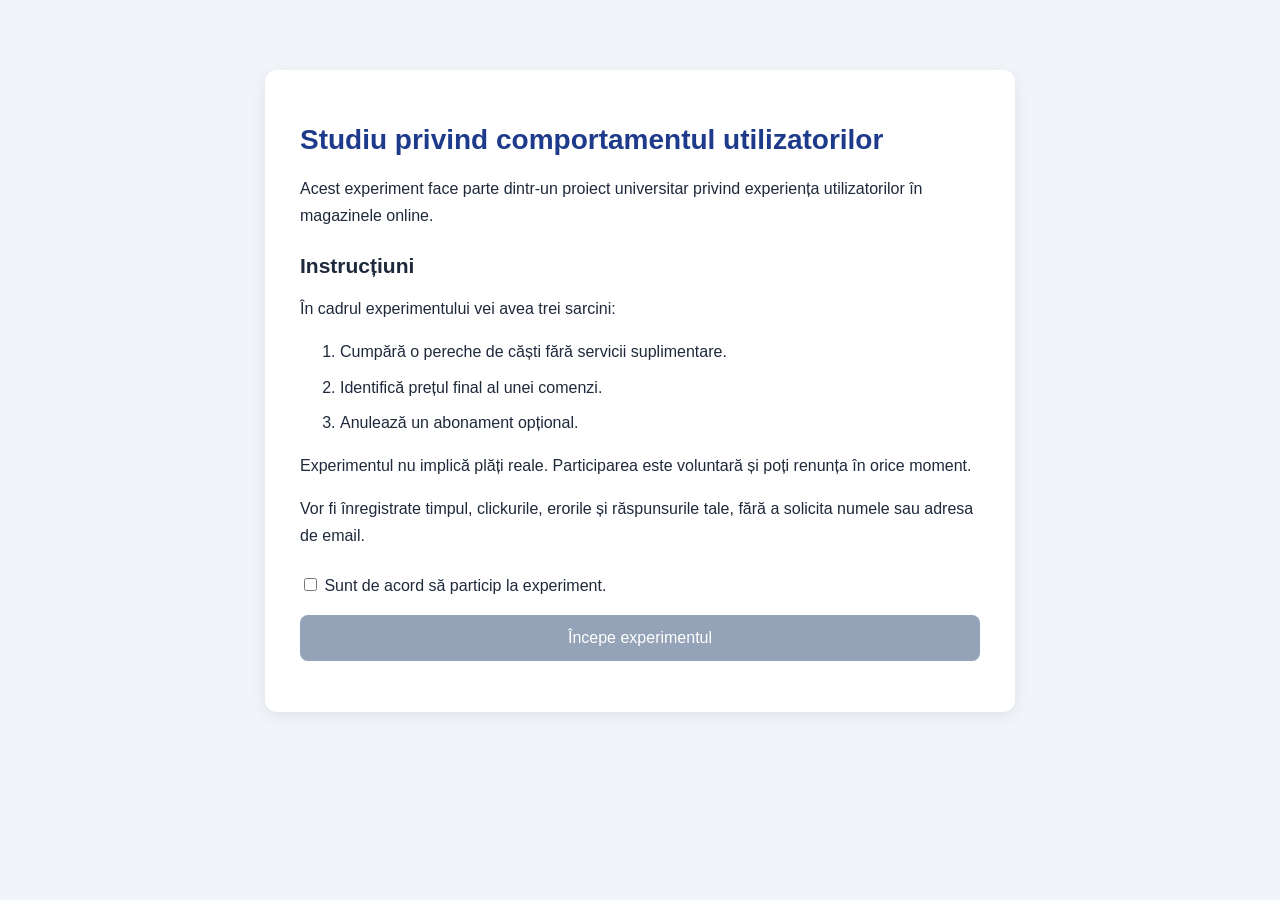
==== docs/index.html @ 200fd87e "Prepare website for GitHub Pages deployment" ====
<!DOCTYPE html>
<html lang="ro">
<head>
    <meta charset="UTF-8">
    <meta name="viewport" content="width=device-width, initial-scale=1.0">
    <title>Dark Patterns - Experiment</title>
    <link rel="stylesheet" href="style.css">
</head>
<body>

    <div class="container">
        <h1>Studiu privind comportamentul utilizatorilor</h1>

        <p>
            Acest experiment face parte dintr-un proiect
            universitar privind experiența utilizatorilor
            în magazinele online.
        </p>

        <h2>Instrucțiuni</h2>

        <p>În cadrul experimentului vei avea trei sarcini:</p>

        <ol>
            <li>Cumpără o pereche de căști fără servicii suplimentare.</li>
            <li>Identifică prețul final al unei comenzi.</li>
            <li>Anulează un abonament opțional.</li>
        </ol>

        <p>
            Experimentul nu implică plăți reale.
            Participarea este voluntară și poți renunța
            în orice moment.
        </p>

        <p>
            Vor fi înregistrate timpul, clickurile,
            erorile și răspunsurile tale, fără a solicita
            numele sau adresa de email.
        </p>

        <label>
            <input type="checkbox" id="consent">
            Sunt de acord să particip la experiment.
        </label>

        <button id="startButton" disabled>
            Începe experimentul
        </button>

        <p id="message"></p>
    </div>

    <script src="script.js"></script>

</body>
</html>
---- docs/style.css ----
* {
    box-sizing: border-box;
}

body {
    font-family: Arial, sans-serif;
    background-color: #f1f5f9;
    margin: 0;
    padding: 40px 20px;
    color: #1e293b;
}

.container {
    max-width: 750px;
    margin: 30px auto;
    padding: 35px;
    background-color: white;
    border-radius: 12px;
    box-shadow: 0 4px 15px rgba(0, 0, 0, 0.08);
}

h1 {
    color: #1e3a8a;
    font-size: 28px;
}

h2 {
    font-size: 21px;
    margin-top: 25px;
}

p, li {
    line-height: 1.7;
}

li {
    margin-bottom: 8px;
}

label {
    display: block;
    margin-top: 25px;
}

button {
    display: block;
    width: 100%;
    padding: 14px;
    margin-top: 20px;
    background-color: #2563eb;
    color: white;
    border: none;
    border-radius: 8px;
    font-size: 16px;
    cursor: pointer;
}

button:hover {
    background-color: #1d4ed8;
}

button:disabled {
    background-color: #94a3b8;
    cursor: not-allowed;
}

#message {
    text-align: center;
}


/* Magazin online */

[hidden] {
    display: none !important;
}

.product {
    background-color: #f8fafc;
    border: 1px solid #e2e8f0;
    border-radius: 12px;
    padding: 25px;
    margin-top: 20px;
}

.product-icon {
    font-size: 65px;
    text-align: center;
    margin: 15px;
}

.product h3 {
    font-size: 23px;
    color: #1e293b;
}

.price {
    font-size: 26px;
    font-weight: bold;
    color: #15803d;
}

.option {
    background-color: white;
    padding: 15px;
    border: 1px solid #cbd5e1;
    border-radius: 8px;
}

input[type="number"],
select {
    width: 100%;
    padding: 12px;
    margin-top: 10px;
    border: 1px solid #cbd5e1;
    border-radius: 8px;
    font-size: 16px;
    background-color: white;
}

.danger {
    background-color: #dc2626;
}

.danger:hover {
    background-color: #b91c1c;
}

.secondary {
    background-color: #64748b;
}

.secondary:hover {
    background-color: #475569;
}

.task {
    margin-top: 25px;
}

#completed {
    text-align: center;
}

/* DARK PATTERNS */

/* Preselection */

.recommended {
    color: #15803d;
    font-weight: bold;
    font-size: 14px;
}

/* Hidden Costs */

.hidden-costs {
    font-size: 12px;
    color: #64748b;
    margin-top: 25px;
}

.hidden-costs p {
    margin: 3px 0;
}

/* Confirmshaming */

.subscription-warning {
    background-color: #fff7ed;
    border: 1px solid #fdba74;
    border-radius: 10px;
    padding: 20px;
    margin: 20px 0;
}

.subscription-warning h3 {
    color: #c2410c;
}

.keep-premium {
    background-color: #15803d;
    font-size: 18px;
    font-weight: bold;
    padding: 20px;
}

.keep-premium:hover {
    background-color: #166534;
}

.hidden-cancel {
    background: transparent;
    color: #64748b;
    font-size: 12px;
    text-decoration: underline;
    font-weight: normal;
    padding: 10px;
    margin-top: 15px;
}

.hidden-cancel:hover {
    background: transparent;
    color: #334155;
}
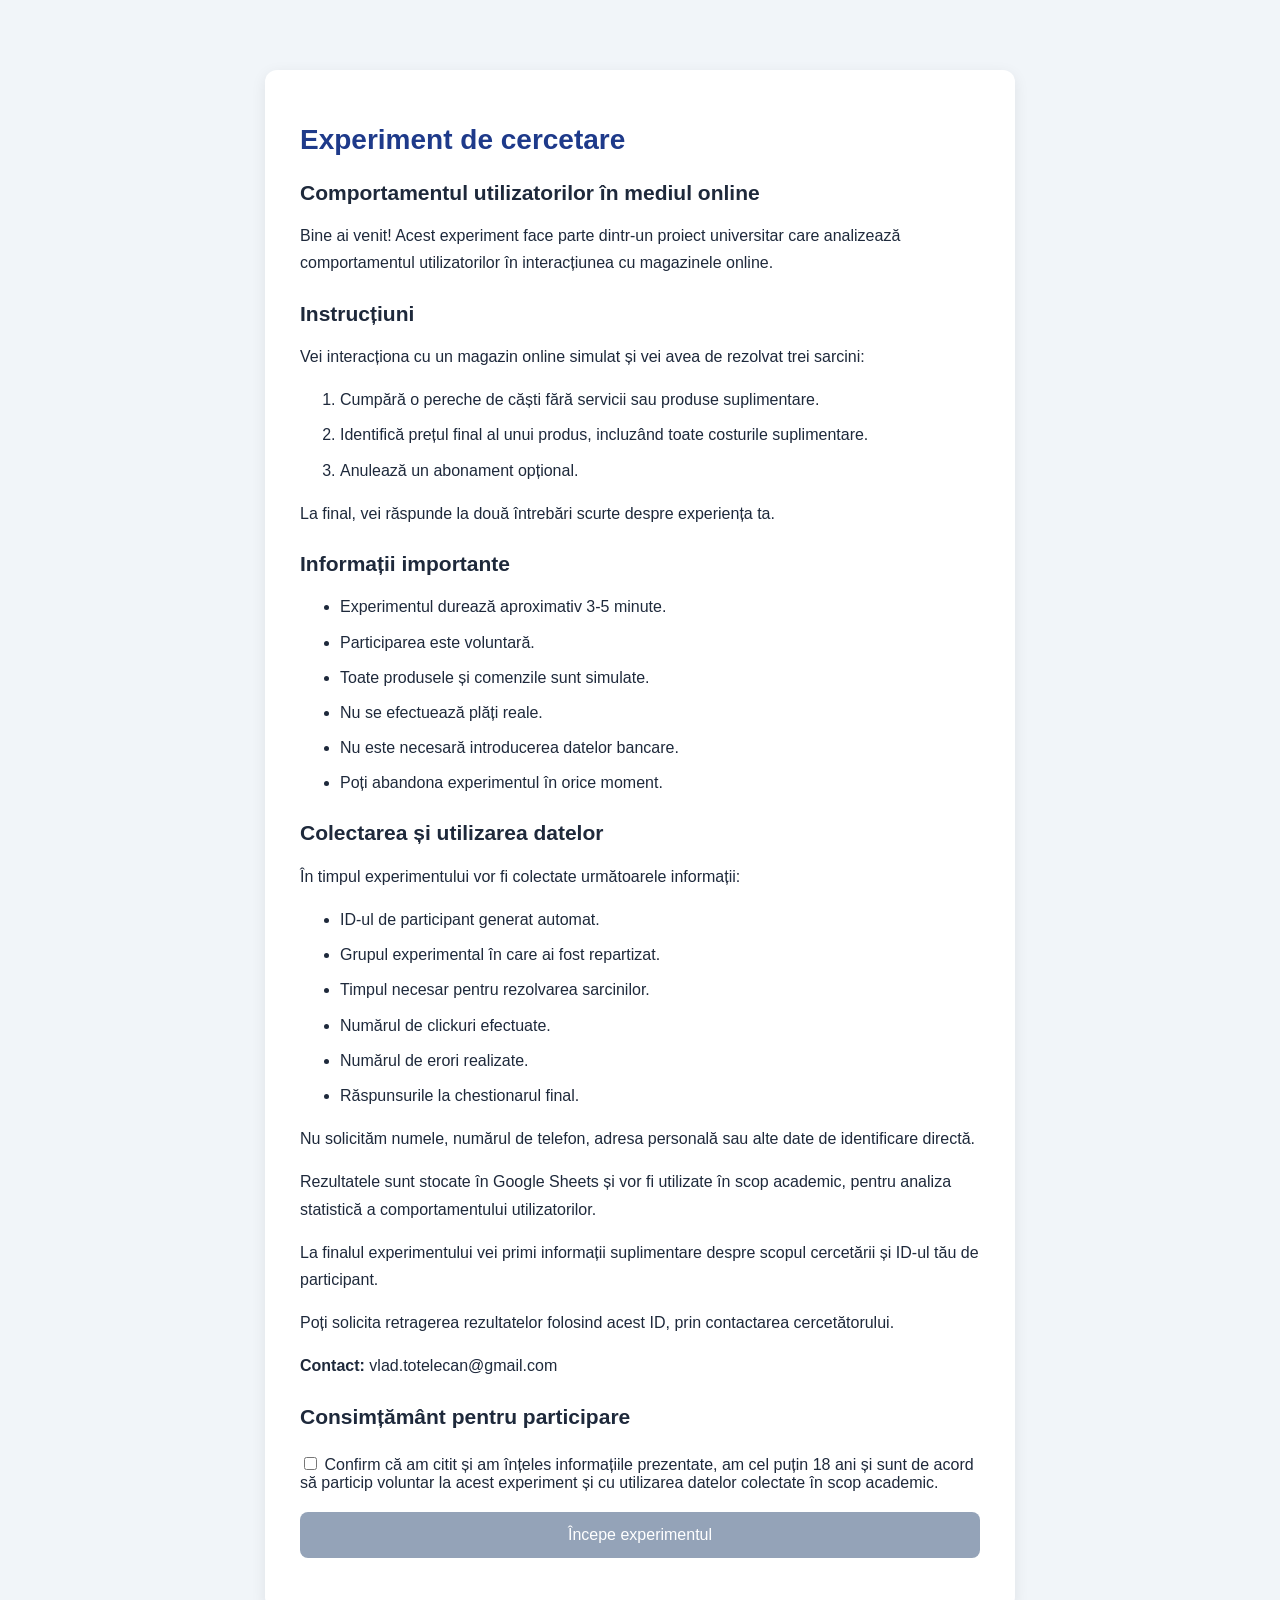
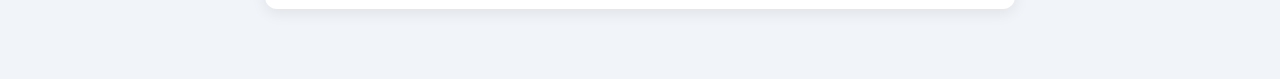
==== commit fa631460: "Add participant debriefing and informed consent" ====
--- a/docs/index.html
+++ b/docs/index.html
@@ -1,48 +1,130 @@
 
 <!DOCTYPE html>
 <html lang="ro">
+
 <head>
     <meta charset="UTF-8">
     <meta name="viewport" content="width=device-width, initial-scale=1.0">
-    <title>Dark Patterns - Experiment</title>
+
+    <title>Experiment - Comportamentul utilizatorilor</title>
+
     <link rel="stylesheet" href="style.css">
 </head>
+
 <body>
 
-    <div class="container">
-        <h1>Studiu privind comportamentul utilizatorilor</h1>
+    <main class="container">
+
+        <h1>Experiment de cercetare</h1>
+
+        <h2>Comportamentul utilizatorilor în mediul online</h2>
 
         <p>
-            Acest experiment face parte dintr-un proiect
-            universitar privind experiența utilizatorilor
-            în magazinele online.
+            Bine ai venit! Acest experiment face parte dintr-un
+            proiect universitar care analizează comportamentul
+            utilizatorilor în interacțiunea cu magazinele online.
         </p>
 
         <h2>Instrucțiuni</h2>
 
-        <p>În cadrul experimentului vei avea trei sarcini:</p>
+        <p>
+            Vei interacționa cu un magazin online simulat și
+            vei avea de rezolvat trei sarcini:
+        </p>
 
         <ol>
-            <li>Cumpără o pereche de căști fără servicii suplimentare.</li>
-            <li>Identifică prețul final al unei comenzi.</li>
-            <li>Anulează un abonament opțional.</li>
+            <li>
+                Cumpără o pereche de căști fără servicii
+                sau produse suplimentare.
+            </li>
+
+            <li>
+                Identifică prețul final al unui produs,
+                incluzând toate costurile suplimentare.
+            </li>
+
+            <li>
+                Anulează un abonament opțional.
+            </li>
         </ol>
 
         <p>
-            Experimentul nu implică plăți reale.
-            Participarea este voluntară și poți renunța
-            în orice moment.
+            La final, vei răspunde la două întrebări scurte
+            despre experiența ta.
+        </p>
+
+        <h2>Informații importante</h2>
+
+        <ul>
+            <li>Experimentul durează aproximativ 3-5 minute.</li>
+
+            <li>Participarea este voluntară.</li>
+
+            <li>Toate produsele și comenzile sunt simulate.</li>
+
+            <li>Nu se efectuează plăți reale.</li>
+
+            <li>Nu este necesară introducerea datelor bancare.</li>
+
+            <li>Poți abandona experimentul în orice moment.</li>
+        </ul>
+
+        <h2>Colectarea și utilizarea datelor</h2>
+
+        <p>
+            În timpul experimentului vor fi colectate
+            următoarele informații:
+        </p>
+
+        <ul>
+            <li>ID-ul de participant generat automat.</li>
+
+            <li>Grupul experimental în care ai fost repartizat.</li>
+
+            <li>Timpul necesar pentru rezolvarea sarcinilor.</li>
+
+            <li>Numărul de clickuri efectuate.</li>
+
+            <li>Numărul de erori realizate.</li>
+
+            <li>Răspunsurile la chestionarul final.</li>
+        </ul>
+
+        <p>
+            Nu solicităm numele, numărul de telefon,
+            adresa personală sau alte date de identificare directă.
         </p>
 
         <p>
-            Vor fi înregistrate timpul, clickurile,
-            erorile și răspunsurile tale, fără a solicita
-            numele sau adresa de email.
+            Rezultatele sunt stocate în Google Sheets și vor
+            fi utilizate în scop academic, pentru analiza
+            statistică a comportamentului utilizatorilor.
         </p>
+
+        <p>
+            La finalul experimentului vei primi informații
+            suplimentare despre scopul cercetării și ID-ul
+            tău de participant.
+        </p>
+
+        <p>
+            Poți solicita retragerea rezultatelor folosind
+            acest ID, prin contactarea cercetătorului.
+        </p>
+
+        <p>
+            <strong>Contact:</strong> vlad.totelecan@gmail.com
+        </p>
+
+        <h2>Consimțământ pentru participare</h2>
 
         <label>
             <input type="checkbox" id="consent">
-            Sunt de acord să particip la experiment.
+
+            Confirm că am citit și am înțeles informațiile
+            prezentate, am cel puțin 18 ani și sunt de acord
+            să particip voluntar la acest experiment și cu
+            utilizarea datelor colectate în scop academic.
         </label>
 
         <button id="startButton" disabled>
@@ -50,9 +132,11 @@
         </button>
 
         <p id="message"></p>
-    </div>
+
+    </main>
 
     <script src="script.js"></script>
 
 </body>
+
 </html>
--- a/docs/style.css
+++ b/docs/style.css
@@ -203,4 +203,23 @@
 .hidden-cancel:hover {
     background: transparent;
     color: #334155;
+}
+
+.debrief {
+    background-color: #eff6ff;
+    border: 1px solid #bfdbfe;
+    border-radius: 10px;
+    padding: 20px;
+    margin: 25px 0;
+    text-align: left;
+    overflow-wrap: anywhere;
+}
+
+.debrief h3 {
+    color: #1e3a8a;
+}
+
+.debrief p {
+    font-size: 14px;
+    line-height: 1.6;
 }
